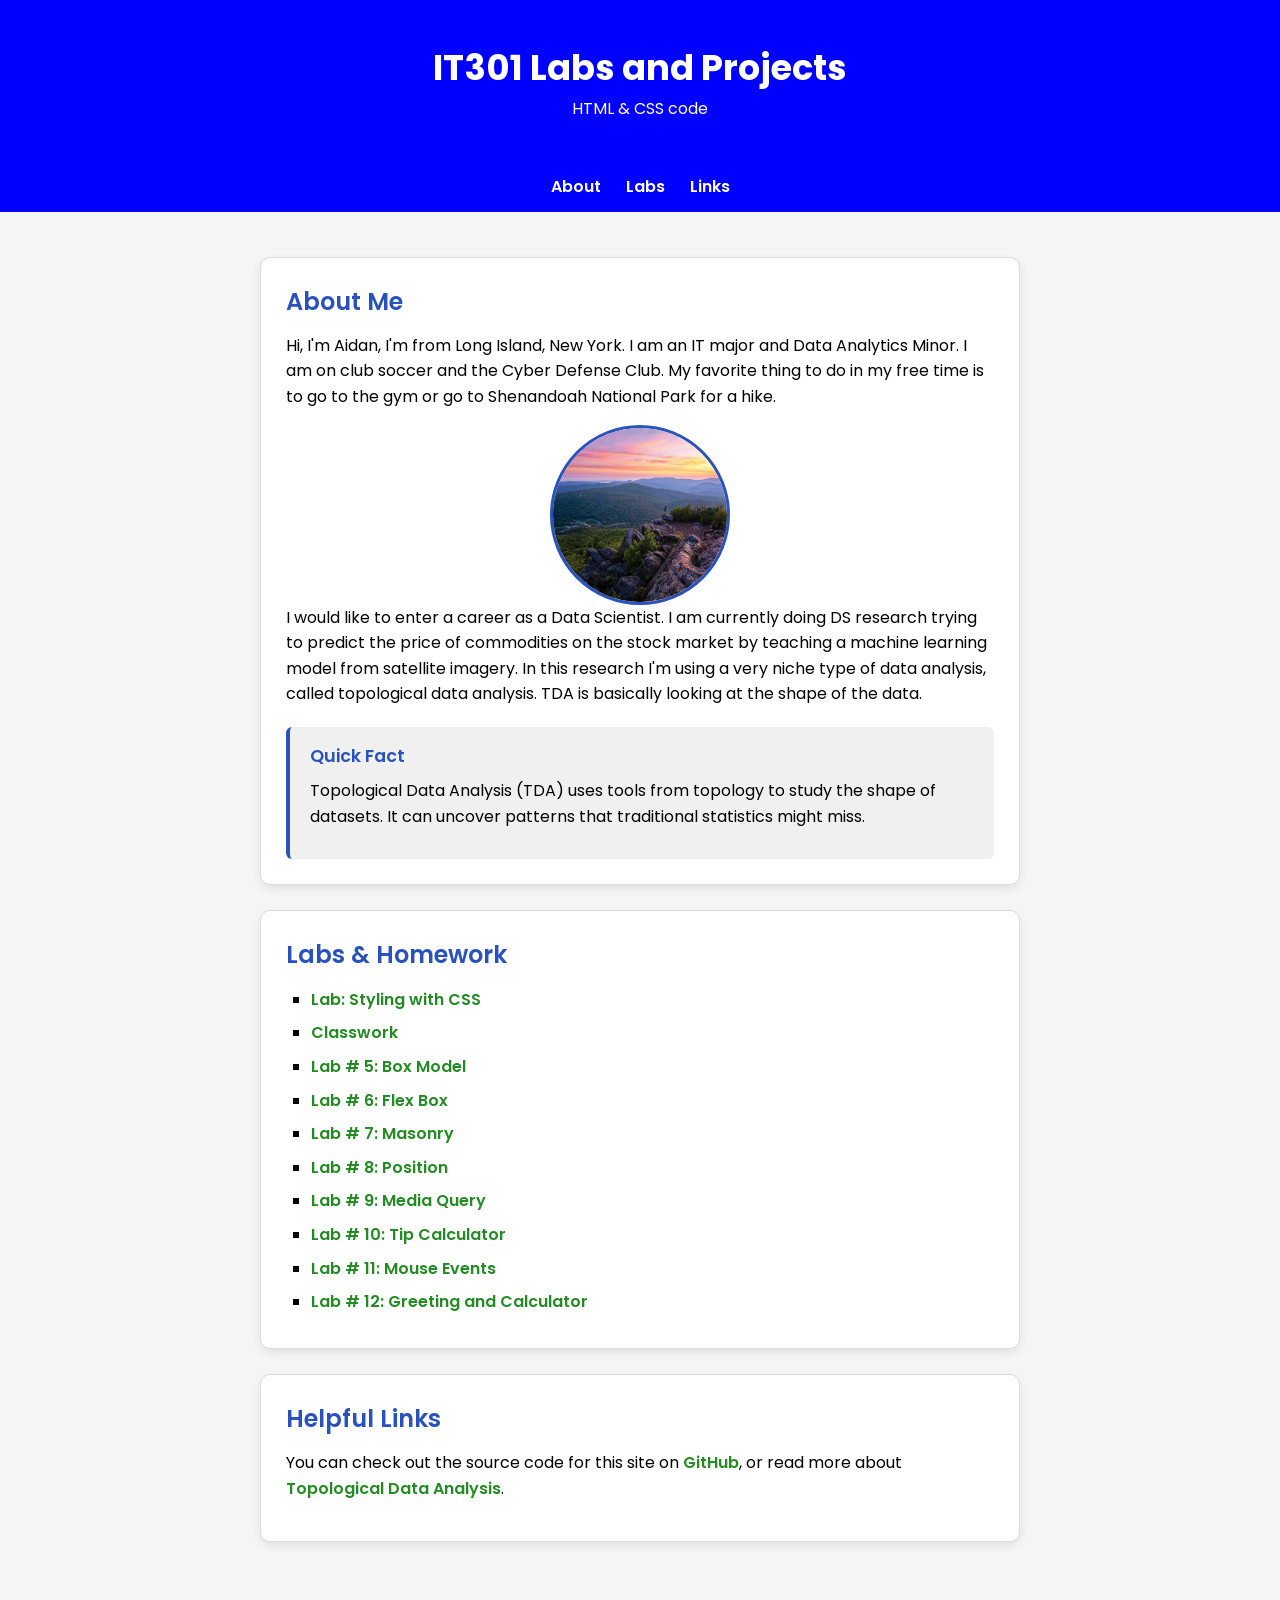
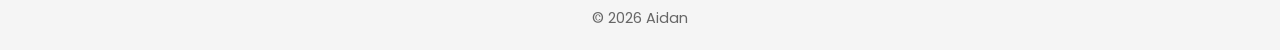
==== index.html @ b5567932 "Remove Lab # 13 link from index.html" ====
<!DOCTYPE html>
<html lang="en">
<head>
<meta charset="UTF-8">
<meta name="viewport" content="width=device-width, initial-scale=1.0">
<title>IT301 Labs and Projects</title>
<link rel="preconnect" href="https://fonts.googleapis.com">
<link rel="preconnect" href="https://fonts.gstatic.com" crossorigin>
<link href="https://fonts.googleapis.com/css2?family=Poppins:wght@400;600;700&display=swap" rel="stylesheet">
<link rel="stylesheet" href="index-style.css">
</head>
<body>

<header>
    <h1>IT301 Labs and Projects</h1>
    <p>HTML &amp; CSS code</p>
</header>

<nav>
    <ul>
        <li><a href="#about">About</a></li>
        <li><a href="#labs">Labs</a></li>
        <li><a href="#links">Links</a></li>
    </ul>
</nav>

<main>

    <section id="about">
        <h2>About Me</h2>

        <article>
            <p>
                Hi, I'm Aidan, I'm from Long Island, New York. I am an IT major and Data Analytics Minor.
                I am on club soccer and the Cyber Defense Club. My favorite thing to do in my free time
                is to go to the gym or go to Shenandoah National Park for a hike.
            </p>
            <img src="Blue_ridge.jpg" alt="Shenandoah National Park in the Blue Ridge Mountains" class="profile-pic">
            <p>
                I would like to enter a career as a Data Scientist. I am currently doing DS research trying to
                predict the price of commodities on the stock market by teaching a machine learning model from
                satellite imagery. In this research I'm using a very niche type of data analysis, called
                topological data analysis. TDA is basically looking at the shape of the data.
            </p>
        </article>

        <aside>
            <h3>Quick Fact</h3>
            <p>Topological Data Analysis (TDA) uses tools from topology to study the shape of datasets. It can uncover patterns that traditional statistics might miss.</p>
        </aside>
    </section>

    <section id="labs">
        <h2>Labs &amp; Homework</h2>
        <ul>
            <li><a href="styling with CSS.html">Lab: Styling with CSS</a></li>
            <li><a href="forms_in_html.html">Classwork</a></li>
            <li><a href="Letters.html">Lab # 5: Box Model</a></li>
            <li><a href="flex_box.html">Lab # 6: Flex Box</a></li>
            <li><a href="masonry.html">Lab # 7: Masonry</a></li>
            <li><a href="position.html">Lab # 8: Position</a></li>
            <li><a href="lab-09.html">Lab # 9: Media Query</a></li>
            <li><a href="lab10.html">Lab # 10: Tip Calculator</a></li>
            <li><a href="lab11.html">Lab # 11: Mouse Events</a></li>
            <li><a href="lab12.html">Lab # 12: Greeting and Calculator</a></li>

        </ul>
    </section>

    <section id="links">
        <h2>Helpful Links</h2>
        <p>
            You can check out the source code for this site on
            <a href="https://github.com/Aidan-Donaghy26" target="_blank">GitHub</a>,
            or read more about
            <a href="https://en.wikipedia.org/wiki/Topological_data_analysis" target="_blank">Topological Data Analysis</a>.
        </p>
    </section>

</main>

<footer>
    <p>&#169; 2026 Aidan</p>
</footer>

</body>
</html>
---- index-style.css ----
/* index-style.css for lab#4 */
* {
margin: 0;
padding: 0;
box-sizing: border-box;
}

body {
font-family: 'Poppins', sans-serif;
background-color: whitesmoke;
color: black;
line-height: 1.6;
}

header{
background-color: blue;
color: #ffffff;
padding: 40px 20px;
text-align: center;
}

header h1 {
font-size: 2.2em;
font-weight: 700;
}

nav {
background-color: blue;
padding: 12px 20px;
text-align: center;
}

nav ul {
list-style-type: none;
display: flex;
justify-content: center;
gap: 25px;
}

nav a {
color: #ffffff;
font-weight: 600;
}

nav a:hover {
text-decoration: underline;
}

main {
max-width: 800px;
margin: 0 auto;
padding: 20px;
}

section {
background-color: #ffffff;
border: 1px solid #dcdcdc;
border-radius: 10px;
box-shadow: 0 4px 8px rgba(0, 0, 0, 0.08);
padding: 25px;
margin: 25px 0;
}

section h2 {
color: #2a52be;
font-weight: 600;
margin-bottom: 12px;
}

section p {
margin-bottom: 15px;
}

article {
margin-bottom: 20px;
}

aside {
background-color: #f0f0f0;
border-left: 4px solid #2a52be;
border-radius: 6px;
padding: 15px 20px;
margin-top: 15px;
}

aside h3 {
color: #2a52be;
font-size: 1.1em;
font-weight: 600;
margin-bottom: 8px;
}

.profile-pic {
display: block;
width: 180px;
height: 180px;
object-fit: cover;
border: 3px solid #2a52be;
border-radius: 50%;
margin: 15px auto 0;
}

#labs ul {
list-style-type: square;
padding-left: 25px;
}

#labs li {
margin-bottom: 8px;
}

a {
color: #228b22;
text-decoration: none;
font-weight: 600;
}

a:hover {
text-decoration: underline;
}

footer {
text-align: center;
padding: 20px;
color: #666666;
font-size: 0.9em;
}
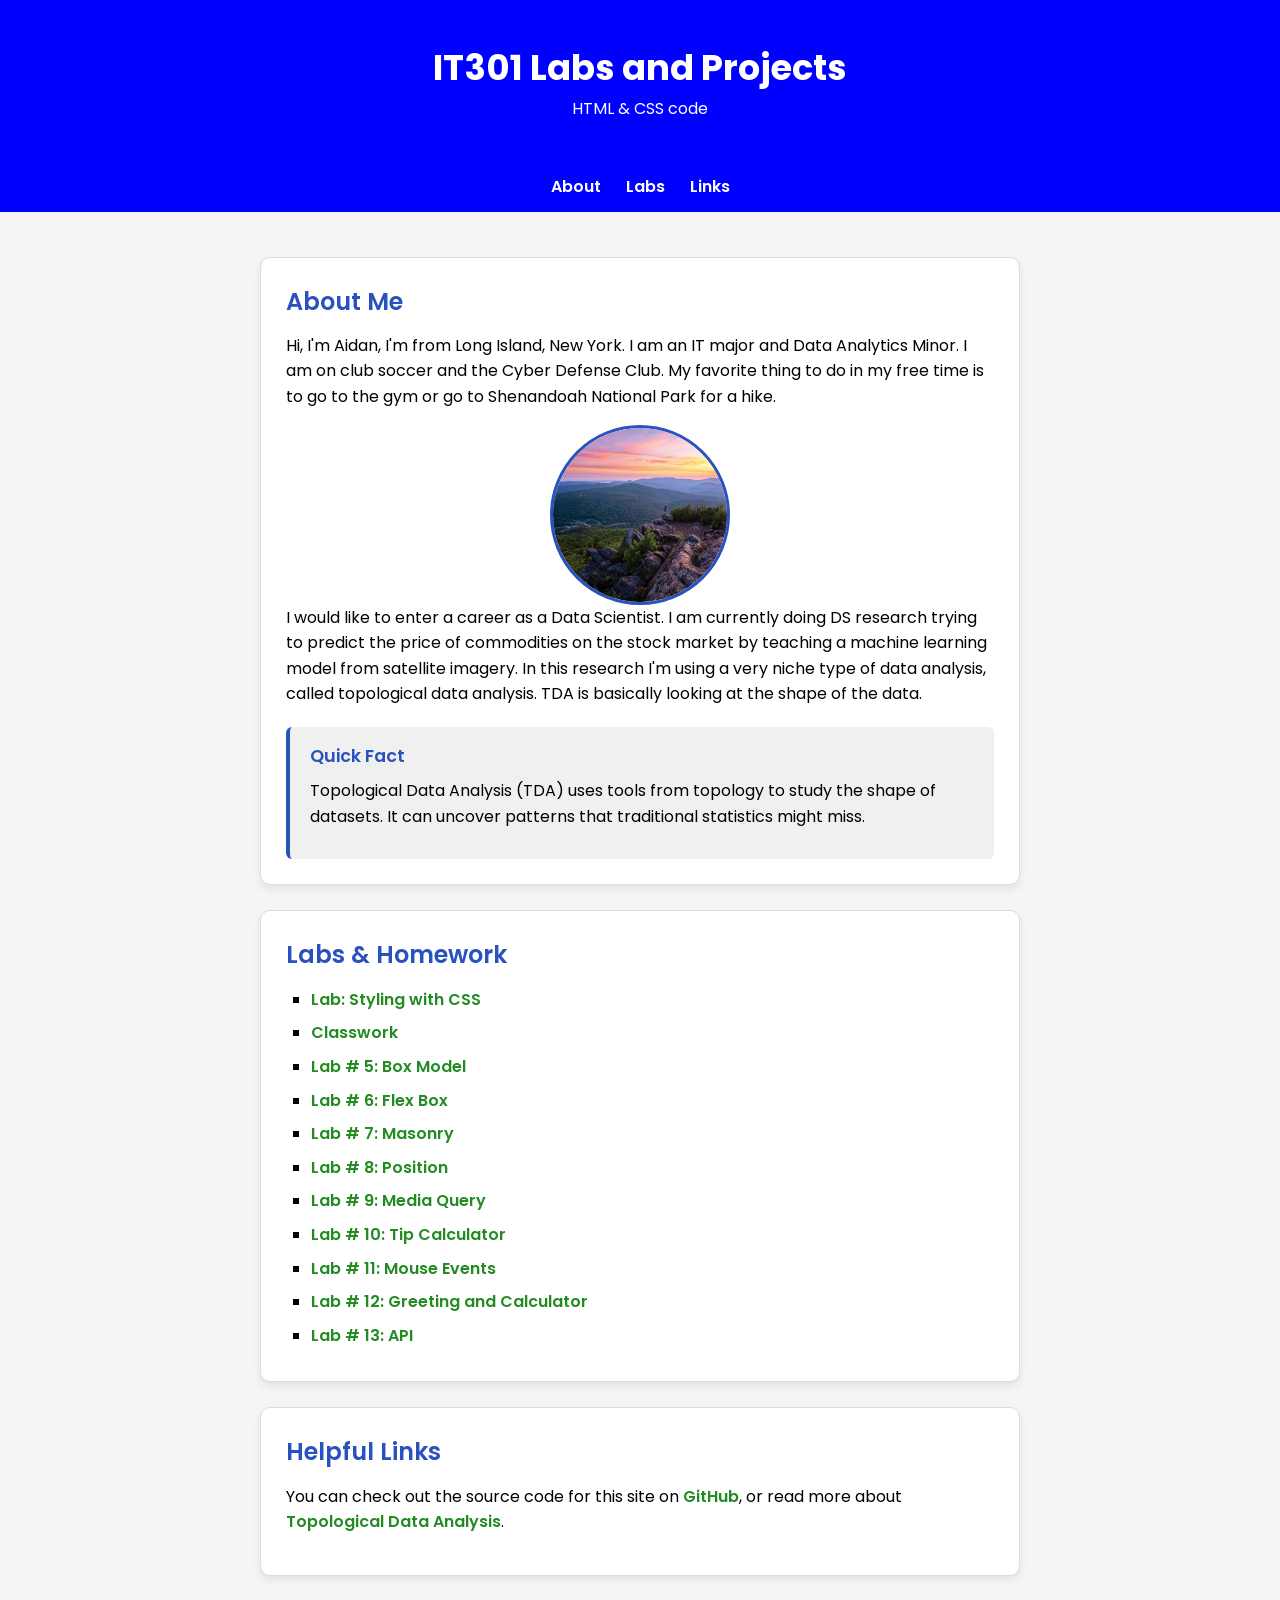
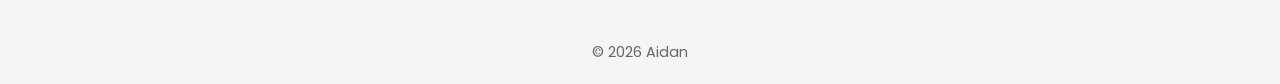
==== commit c31ef230: "Add link for Lab # 13: API in index.html" ====
--- a/index.html
+++ b/index.html
@@ -63,6 +63,7 @@
             <li><a href="lab10.html">Lab # 10: Tip Calculator</a></li>
             <li><a href="lab11.html">Lab # 11: Mouse Events</a></li>
             <li><a href="lab12.html">Lab # 12: Greeting and Calculator</a></li>
+            <li><a href="lab13.html">Lab # 13: API</a></li>
 
         </ul>
     </section>
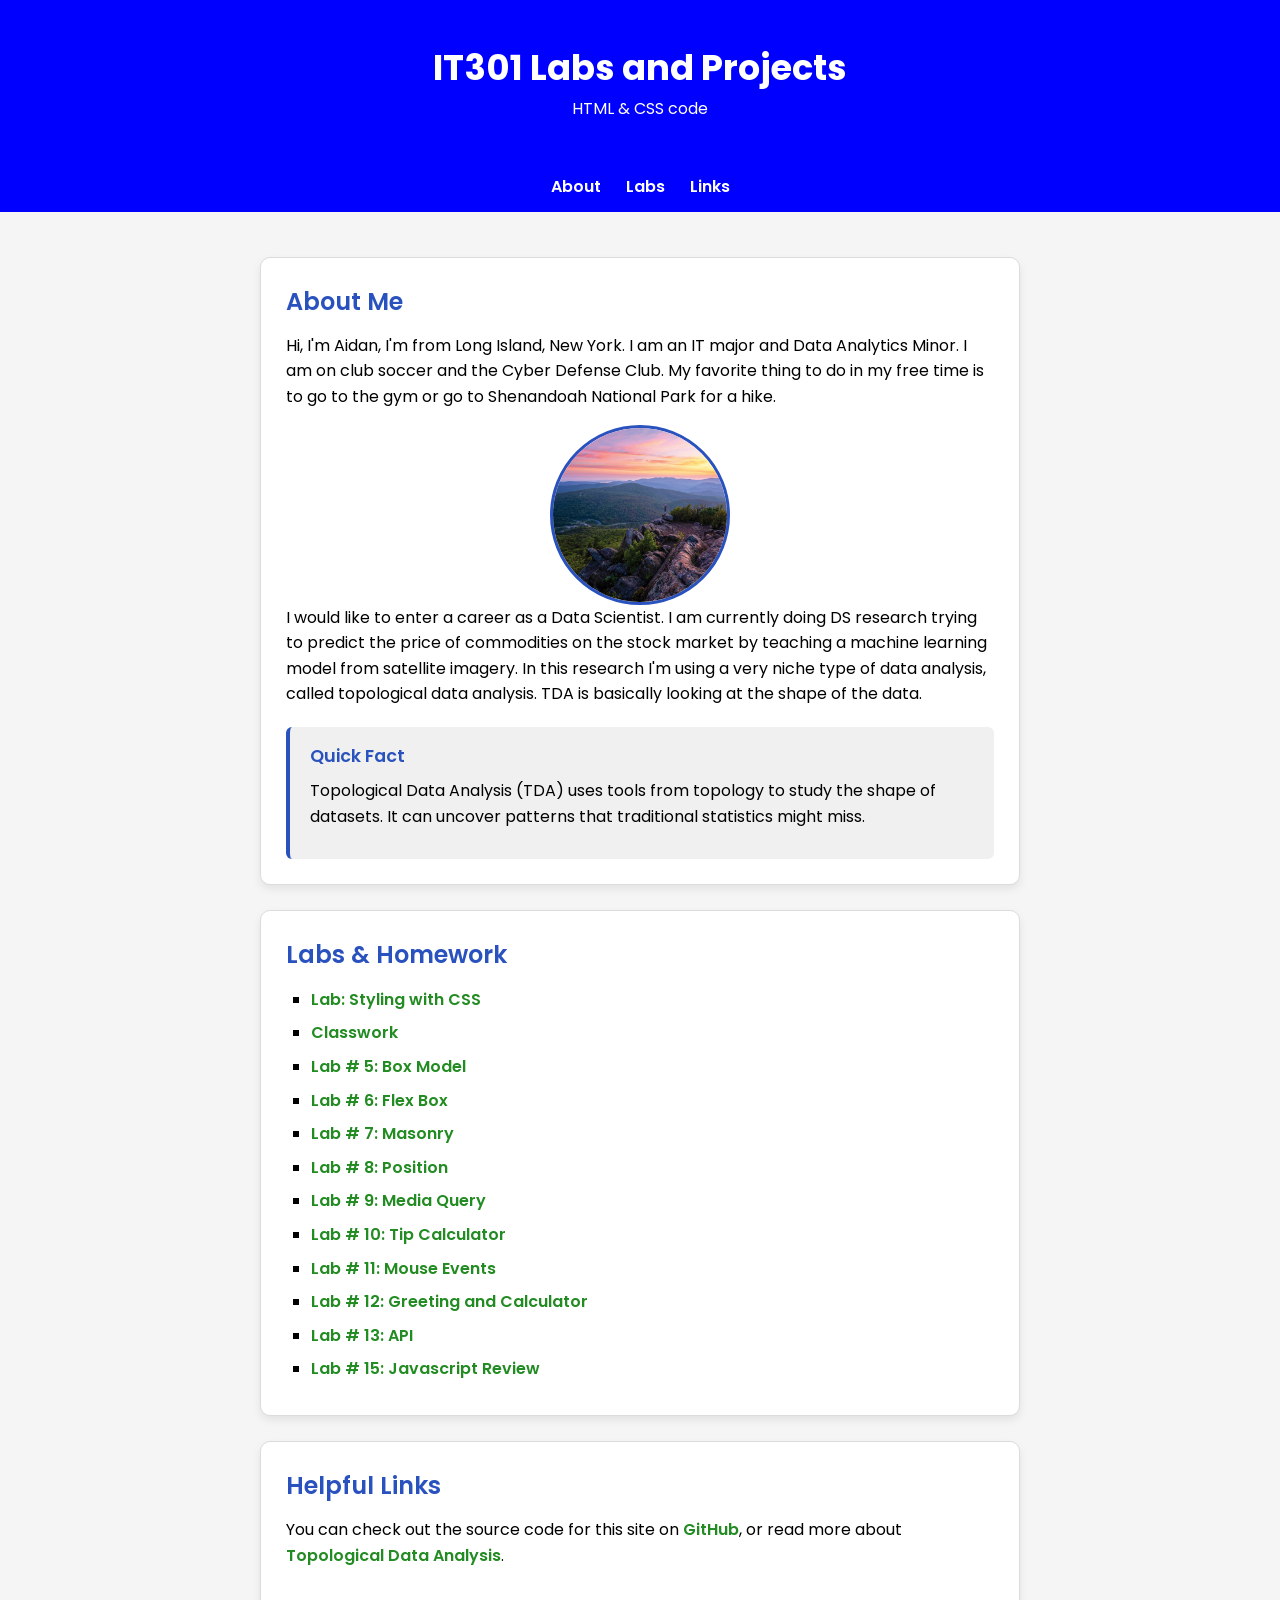
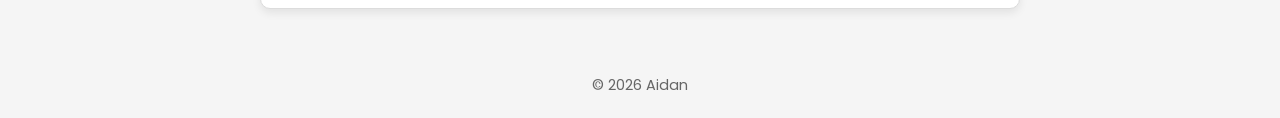
==== commit b2ceecc2: "Add link to Lab # 15: Javascript Review" ====
--- a/index.html
+++ b/index.html
@@ -63,7 +63,8 @@
             <li><a href="lab10.html">Lab # 10: Tip Calculator</a></li>
             <li><a href="lab11.html">Lab # 11: Mouse Events</a></li>
             <li><a href="lab12.html">Lab # 12: Greeting and Calculator</a></li>
-            <li><a href="lab13.html">Lab # 13: API</a></li>
+            <li><a href="2lab13.html">Lab # 13: API</a></li>
+            <li><a href="lab15.html">Lab # 15: Javascript Review</a></li>
 
         </ul>
     </section>
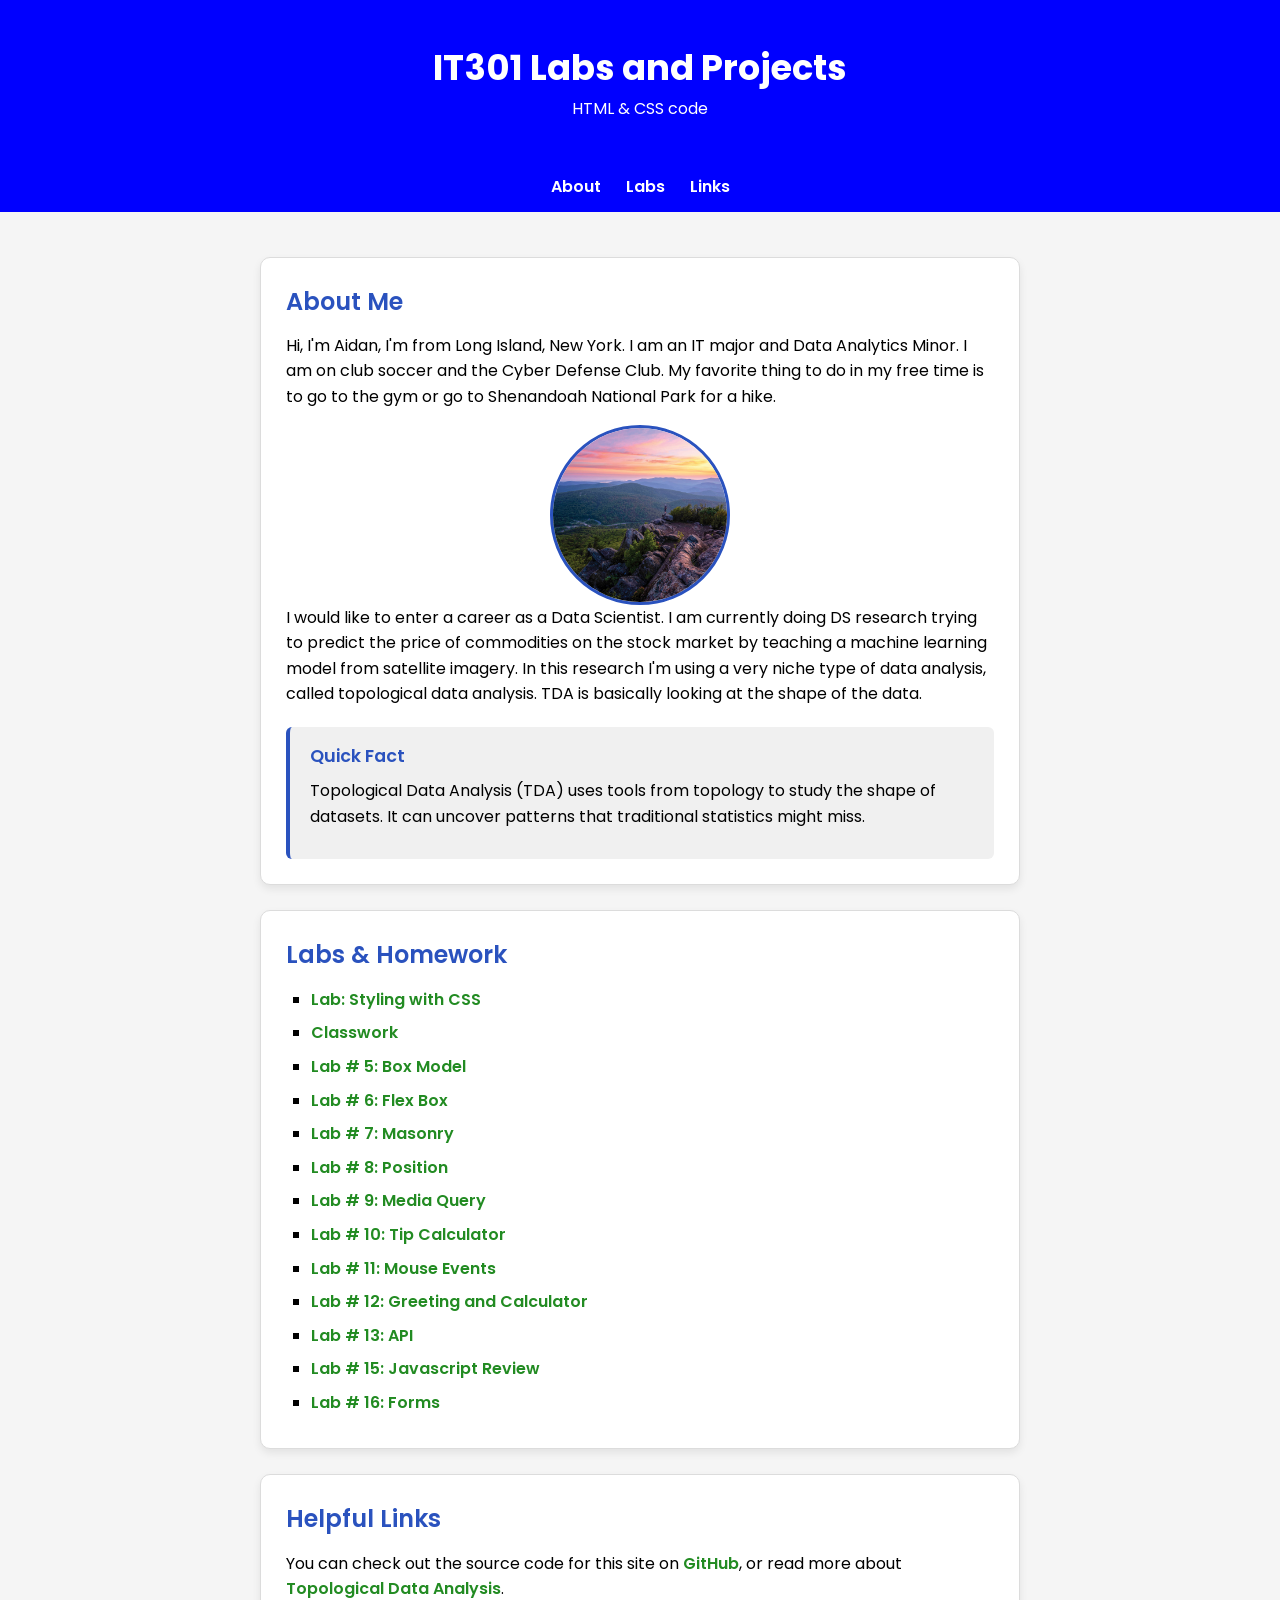
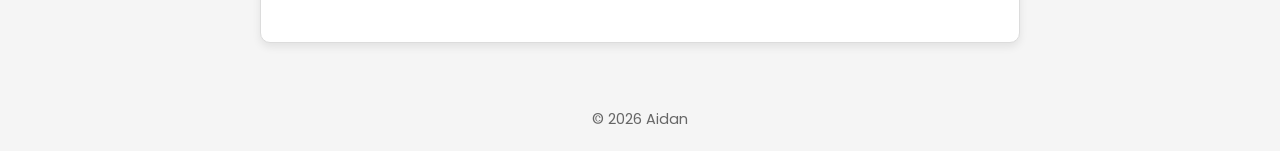
==== commit 3779a4eb: "Add link to Lab # 16: Forms in index.html" ====
--- a/index.html
+++ b/index.html
@@ -64,7 +64,8 @@
             <li><a href="lab11.html">Lab # 11: Mouse Events</a></li>
             <li><a href="lab12.html">Lab # 12: Greeting and Calculator</a></li>
             <li><a href="2lab13.html">Lab # 13: API</a></li>
-            <li><a href="lab15.html">Lab # 15: Javascript Review</a></li>
+            <li><a href="lab15-index.html">Lab # 15: Javascript Review</a></li>
+            <li><a href="lab16.html">Lab # 16: Forms</a></li>
 
         </ul>
     </section>
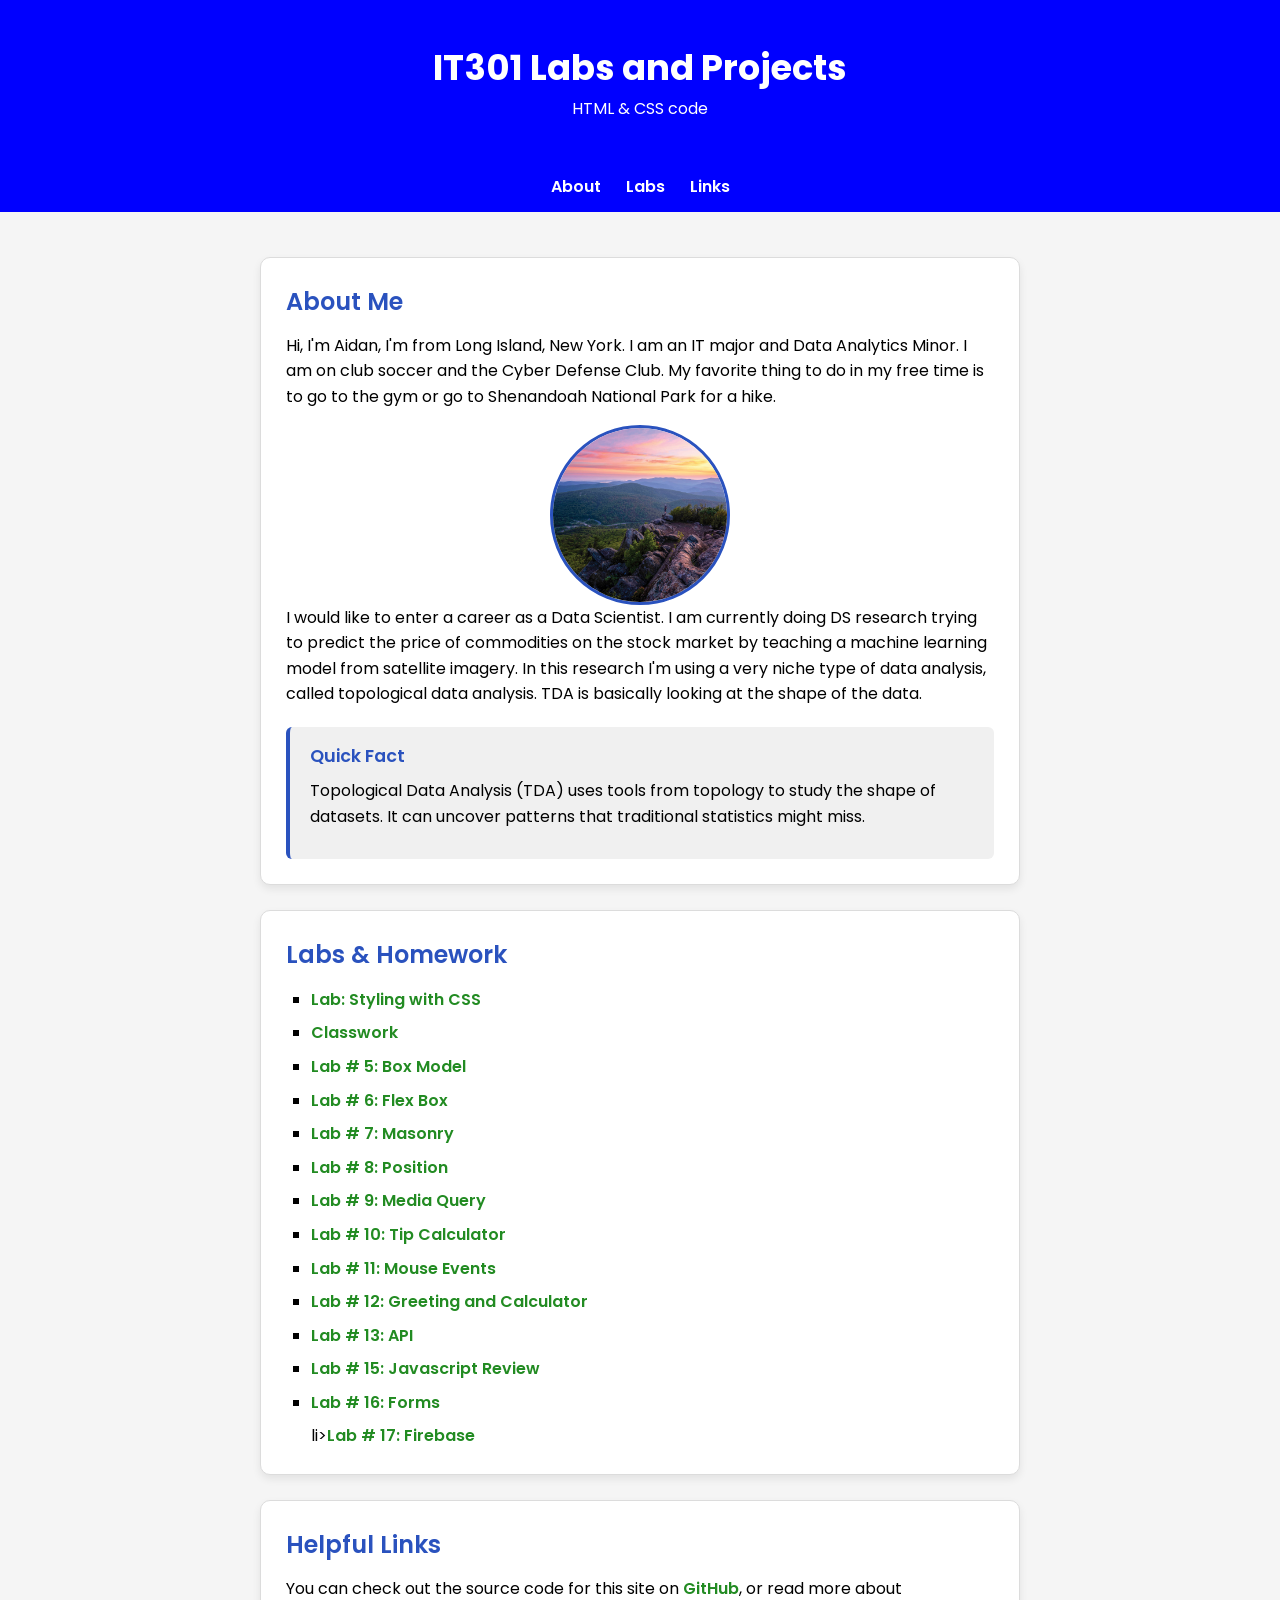
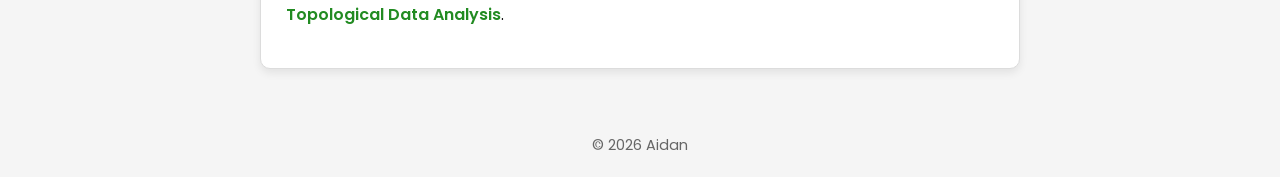
==== commit 24c26f38: "Add link to Lab # 17: Firebase in index.html" ====
--- a/index.html
+++ b/index.html
@@ -65,7 +65,8 @@
             <li><a href="lab12.html">Lab # 12: Greeting and Calculator</a></li>
             <li><a href="2lab13.html">Lab # 13: API</a></li>
             <li><a href="lab15-index.html">Lab # 15: Javascript Review</a></li>
-            <li><a href="lab16.html">Lab # 16: Forms</a></li>
+            <li><a href="form.html">Lab # 16: Forms</a></li>
+            li><a href="student.html">Lab # 17: Firebase</a></li>
 
         </ul>
     </section>
